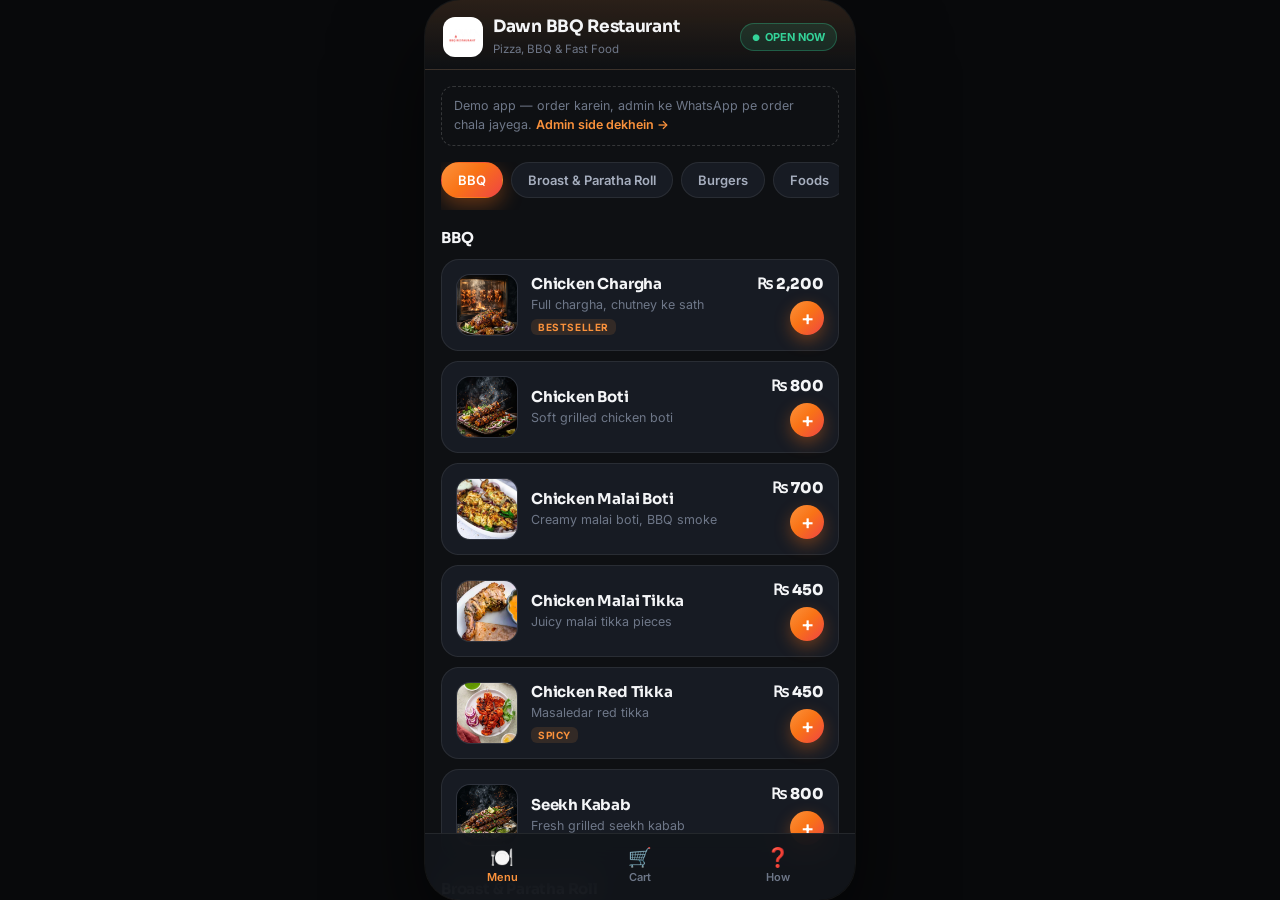
==== index.html @ aded6132 "Dawn BBQ Restaurant - WhatsApp ordering demo (client menu)" ====
<!DOCTYPE html>
<html lang="en">
<head>
  <meta charset="UTF-8" />
  <meta name="viewport" content="width=device-width, initial-scale=1, viewport-fit=cover" />
  <meta name="theme-color" content="#0e1013" />
  <title>Dawn — Order Online</title>
  <link rel="manifest" href="manifest.json" />
  <link rel="icon" href="icon.svg" type="image/svg+xml" />
  <link rel="apple-touch-icon" href="icon.svg" />
  <meta name="apple-mobile-web-app-capable" content="yes" />
  <meta name="apple-mobile-web-app-status-bar-style" content="black-translucent" />
  <link rel="preconnect" href="https://fonts.googleapis.com" />
  <link rel="preconnect" href="https://fonts.gstatic.com" crossorigin />
  <link href="https://fonts.googleapis.com/css2?family=Inter:wght@400;500;600;700&family=Sora:wght@600;700;800&display=swap" rel="stylesheet" />
  <link rel="stylesheet" href="css/style.css" />
</head>
<body>
  <div class="phone">
    <header class="app-top">
      <div class="brand">
        <div class="brand-logo"><img src="img/logo.png" alt="Dawn BBQ Restaurant" /></div>
        <div>
          <b id="rName">Dawn BBQ Restaurant</b>
          <small id="rTag">Pizza, BBQ &amp; Fast Food</small>
        </div>
      </div>
      <span class="status">OPEN NOW</span>
    </header>

    <!-- ============ MENU ============ -->
    <main class="view active" id="viewMenu">
      <div class="hero-note">
        Demo app — order karein, admin ke WhatsApp pe order chala jayega.
        <a href="admin.html">Admin side dekhein →</a>
      </div>
      <div class="chips" id="chips"></div>
      <div id="menuList"></div>
    </main>

    <!-- ============ CART ============ -->
    <main class="view" id="viewCart">
      <div id="cartContent"></div>
    </main>

    <!-- ============ HOW ============ -->
    <main class="view" id="viewHow">
      <h2 class="cat-title" style="margin-top:4px">Kaise kaam karta hai?</h2>
      <div class="how-step">
        <span class="ic">📱</span>
        <div>
          <h3>1. Customer order kare</h3>
          <p>Menu se items choose karein, cart bharein aur "WhatsApp pe Order" dabayein.</p>
        </div>
      </div>
      <div class="how-step">
        <span class="ic">💬</span>
        <div>
          <h3>2. Admin ke WhatsApp pe order</h3>
          <p>Poora order (items, total, address, map link) admin ke WhatsApp pe ready message ke roop me aata hai. Admin ko sirf check karna hai.</p>
        </div>
      </div>
      <div class="how-step">
        <span class="ic">✅</span>
        <div>
          <h3>3. Admin approve → Rider</h3>
          <p>Admin bas message ko rider ke WhatsApp pe forward kare — rider ko items, COD amount aur map link sab mil jata hai. Koi call nahi, koi app nahi.</p>
        </div>
      </div>
      <div class="how-step">
        <span class="ic">🛵</span>
        <div>
          <h3>4. Delivery ho jaye</h3>
          <p>Rider seedha address par jaye. Admin ka poora system WhatsApp me hai — kuch chalane ki zarurat nahi.</p>
        </div>
      </div>
    </main>

    <!-- floating cart bar -->
    <button class="cart-bar" id="cartBar" type="button">
      <div>
        <b id="barCount">0 items</b><br />
        <span id="barTotal">₨ 0</span>
      </div>
      <i>→</i>
    </button>

    <!-- tabbar -->
    <nav class="tabbar">
      <button class="tab active" data-tab="menu" type="button"><span class="ic">🍽️</span>Menu</button>
      <button class="tab" data-tab="cart" type="button">
        <span class="ic">🛒</span>Cart
        <span class="tab-badge" id="cartBadge">0</span>
      </button>
      <button class="tab" data-tab="how" type="button"><span class="ic">❓</span>How</button>
    </nav>

    <div class="toast" id="toast"></div>
  </div>

  <script src="js/config.js"></script>
  <script src="js/app.js"></script>
</body>
</html>
---- css/style.css ----
/* ============================================================
   Dawn — demo app theme (dark premium / food-app look)
   ============================================================ */
:root {
  --bg: #0e1013;
  --bg-2: #12151b;
  --panel: #171b23;
  --panel-2: #1d222c;
  --line: rgba(255, 255, 255, 0.08);
  --line-2: rgba(255, 255, 255, 0.16);
  --txt: #f4f5f7;
  --mut: #a6aebe;
  --dim: #6e7788;
  --flame: linear-gradient(135deg, #fb923c 0%, #f97316 45%, #ef4444 100%);
  --amber: #fb923c;
  --red: #ef4444;
  --wa: #25d366;
  --radius: 18px;
  --shadow: 0 20px 50px rgba(0, 0, 0, 0.45);
}

* { margin: 0; padding: 0; box-sizing: border-box; -webkit-tap-highlight-color: transparent; }
html, body { height: 100%; }

body {
  font-family: "Inter", system-ui, sans-serif;
  background: #08090b;
  color: var(--mut);
  display: flex;
  justify-content: center;
  align-items: center;
  overflow: hidden;
}

h1, h2, h3, h4, .num { font-family: "Sora", "Inter", sans-serif; color: var(--txt); }
button { font: inherit; cursor: pointer; border: none; background: none; color: inherit; }
input, select, textarea { font: inherit; }
a { color: inherit; text-decoration: none; }

/* ---------- Phone frame ---------- */
.phone {
  position: relative;
  width: min(430px, 100%);
  height: min(900px, 100dvh);
  background: var(--bg);
  border-radius: 36px;
  overflow: hidden;
  display: flex;
  flex-direction: column;
  box-shadow: 0 0 0 1px rgba(255, 255, 255, 0.06), 0 40px 90px rgba(0, 0, 0, 0.6);
}

@media (max-width: 480px) {
  .phone { width: 100%; height: 100dvh; border-radius: 0; box-shadow: none; }
}

/* ---------- Top bar ---------- */
.app-top {
  flex-shrink: 0;
  display: flex;
  align-items: center;
  justify-content: space-between;
  gap: 12px;
  padding: 16px 18px 12px;
  background: linear-gradient(180deg, rgba(251, 146, 60, 0.12), transparent);
  border-bottom: 1px solid var(--line);
}

.brand { display: flex; align-items: center; gap: 10px; min-width: 0; }

.brand-logo {
  width: 40px;
  height: 40px;
  border-radius: 12px;
  background: #fff;
  display: grid;
  place-items: center;
  font-family: "Sora", sans-serif;
  font-weight: 800;
  font-size: 19px;
  color: #fff;
  flex-shrink: 0;
  overflow: hidden;
}
.brand-logo img { width: 100%; height: 100%; object-fit: contain; }

.brand b { display: block; font-family: "Sora", sans-serif; font-size: 17px; color: var(--txt); letter-spacing: -0.3px; }
.brand small { font-size: 11.5px; color: var(--dim); }

.status {
  font-size: 11px;
  font-weight: 700;
  color: #34d399;
  background: rgba(52, 211, 153, 0.12);
  border: 1px solid rgba(52, 211, 153, 0.3);
  border-radius: 999px;
  padding: 6px 11px;
  white-space: nowrap;
}

.status::before { content: "●"; margin-right: 5px; font-size: 9px; }

/* ---------- Views ---------- */
.view { flex: 1; overflow-y: auto; overscroll-behavior: contain; padding: 16px 16px 110px; display: none; }
.view.active { display: block; }
.view::-webkit-scrollbar { width: 0; }

.hero-note {
  font-size: 12.5px;
  color: var(--dim);
  padding: 10px 12px;
  border: 1px dashed var(--line-2);
  border-radius: 12px;
  margin-bottom: 16px;
  line-height: 1.5;
}
.hero-note a { color: var(--amber); font-weight: 600; }

/* ---------- Category chips ---------- */
.chips {
  display: flex;
  gap: 8px;
  overflow-x: auto;
  padding-bottom: 12px;
  margin-bottom: 6px;
  position: sticky;
  top: -16px;
  background: var(--bg);
  z-index: 5;
}
.chips::-webkit-scrollbar { display: none; }

.chip {
  flex-shrink: 0;
  font-size: 13px;
  font-weight: 600;
  color: var(--mut);
  background: var(--panel);
  border: 1px solid var(--line);
  border-radius: 999px;
  padding: 9px 16px;
  transition: all 0.15s ease;
}

.chip.active {
  color: #fff;
  background: var(--flame);
  border-color: transparent;
  box-shadow: 0 8px 20px rgba(249, 115, 22, 0.35);
}

.cat-title { font-size: 15px; font-weight: 700; margin: 18px 0 12px; letter-spacing: -0.2px; }

/* ---------- Item cards ---------- */
.item {
  display: flex;
  gap: 13px;
  align-items: center;
  background: var(--panel);
  border: 1px solid var(--line);
  border-radius: var(--radius);
  padding: 14px;
  margin-bottom: 10px;
  transition: border-color 0.15s ease;
}
.item:has(.qty-btn) { border-color: rgba(251, 146, 60, 0.4); }

.item-img {
  width: 62px;
  height: 62px;
  border-radius: 14px;
  background: var(--panel-2);
  border: 1px solid var(--line);
  overflow: hidden;
  flex-shrink: 0;
}
.item-img img { width: 100%; height: 100%; object-fit: cover; display: block; }

.item-body { flex: 1; min-width: 0; }
.item-body h3 { font-size: 15px; font-weight: 700; letter-spacing: -0.2px; }
.item-body p { font-size: 12.5px; color: var(--dim); margin-top: 3px; line-height: 1.4; }
.item-tag {
  display: inline-block;
  font-size: 10px;
  font-weight: 700;
  letter-spacing: 0.6px;
  text-transform: uppercase;
  color: var(--amber);
  background: rgba(251, 146, 60, 0.12);
  border-radius: 6px;
  padding: 2px 7px;
  margin-top: 6px;
}

.item-side { display: flex; flex-direction: column; align-items: flex-end; gap: 8px; flex-shrink: 0; }
.item-price { font-family: "Sora", sans-serif; font-size: 15px; font-weight: 800; color: var(--txt); white-space: nowrap; }

.add-btn {
  width: 34px;
  height: 34px;
  border-radius: 50%;
  background: var(--flame);
  color: #fff;
  font-size: 20px;
  font-weight: 600;
  line-height: 1;
  display: grid;
  place-items: center;
  box-shadow: 0 6px 16px rgba(249, 115, 22, 0.35);
  transition: transform 0.12s ease;
}
.add-btn:active { transform: scale(0.9); }

.qty { display: flex; align-items: center; gap: 10px; background: var(--panel-2); border-radius: 999px; padding: 3px; }
.qty-btn { width: 28px; height: 28px; border-radius: 50%; background: rgba(255, 255, 255, 0.08); color: var(--txt); font-size: 16px; display: grid; place-items: center; }
.qty span { font-family: "Sora", sans-serif; font-size: 13.5px; font-weight: 700; color: var(--txt); min-width: 14px; text-align: center; }

/* ---------- Floating cart bar ---------- */
.cart-bar {
  position: absolute;
  left: 14px;
  right: 14px;
  bottom: 76px;
  z-index: 20;
  display: none;
  align-items: center;
  justify-content: space-between;
  gap: 12px;
  background: var(--flame);
  border-radius: 16px;
  padding: 13px 18px;
  color: #fff;
  box-shadow: 0 16px 36px rgba(239, 68, 68, 0.4);
  cursor: pointer;
  animation: rise 0.25s ease;
}
.cart-bar.show { display: flex; }
.cart-bar b { font-family: "Sora", sans-serif; font-size: 14px; }
.cart-bar span { font-size: 12.5px; opacity: 0.9; }
.cart-bar i { font-style: normal; font-size: 20px; }

@keyframes rise { from { transform: translateY(12px); opacity: 0; } }

/* ---------- Tabbar ---------- */
.tabbar {
  position: absolute;
  left: 0;
  right: 0;
  bottom: 0;
  z-index: 30;
  display: grid;
  grid-template-columns: repeat(3, 1fr);
  background: rgba(18, 21, 27, 0.92);
  backdrop-filter: blur(16px);
  border-top: 1px solid var(--line);
  padding: 8px 8px calc(10px + env(safe-area-inset-bottom));
}

.tab { display: flex; flex-direction: column; align-items: center; gap: 3px; font-size: 11px; font-weight: 600; color: var(--dim); padding: 6px; position: relative; }
.tab .ic { font-size: 19px; line-height: 1; }
.tab.active { color: var(--amber); }

.tab-badge {
  position: absolute;
  top: 2px;
  right: calc(50% - 22px);
  min-width: 17px;
  height: 17px;
  border-radius: 999px;
  background: var(--red);
  color: #fff;
  font-size: 10px;
  font-weight: 800;
  display: none;
  place-items: center;
  padding: 0 4px;
}
.tab-badge.show { display: grid; }

/* ---------- Cart view ---------- */
.cart-line {
  display: flex;
  align-items: center;
  gap: 12px;
  background: var(--panel);
  border: 1px solid var(--line);
  border-radius: 14px;
  padding: 13px 14px;
  margin-bottom: 10px;
}
.cart-line .info { flex: 1; min-width: 0; }
.cart-line .info b { display: block; font-size: 14px; color: var(--txt); font-weight: 600; }
.cart-line .info span { font-size: 12.5px; color: var(--dim); }
.cart-line .line-price { font-family: "Sora", sans-serif; font-weight: 700; font-size: 14px; color: var(--txt); white-space: nowrap; }

.type-toggle { display: grid; grid-template-columns: 1fr 1fr; gap: 8px; margin: 18px 0 14px; }
.type-btn { padding: 12px; border-radius: 12px; background: var(--panel); border: 1px solid var(--line); color: var(--mut); font-weight: 600; font-size: 14px; }
.type-btn.active { background: rgba(251, 146, 60, 0.12); border-color: rgba(251, 146, 60, 0.5); color: var(--amber); }

.field { margin-bottom: 12px; }
.field label { display: block; font-size: 11.5px; font-weight: 700; letter-spacing: 1px; text-transform: uppercase; color: var(--dim); margin-bottom: 7px; }
.field input, .field textarea {
  width: 100%;
  background: var(--panel);
  border: 1px solid var(--line-2);
  border-radius: 12px;
  color: var(--txt);
  padding: 13px 14px;
  font-size: 15px;
  outline: none;
  transition: border-color 0.15s ease, box-shadow 0.15s ease;
}
.field input::placeholder, .field textarea::placeholder { color: var(--dim); }
.field input:focus, .field textarea:focus { border-color: var(--amber); box-shadow: 0 0 0 3px rgba(251, 146, 60, 0.18); }
.field textarea { min-height: 74px; resize: vertical; }
.field.err input, .field.err textarea { border-color: #f87171; }

.totals { border-top: 1px solid var(--line); margin-top: 16px; padding-top: 14px; display: flex; flex-direction: column; gap: 8px; }
.totals .row { display: flex; justify-content: space-between; font-size: 14px; }
.totals .row.grand { font-family: "Sora", sans-serif; font-weight: 800; font-size: 18px; color: var(--txt); padding-top: 8px; border-top: 1px dashed var(--line-2); margin-top: 4px; }
.totals .row.grand span:last-child { color: var(--amber); }

.form-err { color: #f87171; font-size: 13px; font-weight: 600; margin-top: 12px; display: none; }
.form-err.show { display: block; }

.wa-btn {
  width: 100%;
  margin-top: 16px;
  display: flex;
  align-items: center;
  justify-content: center;
  gap: 10px;
  background: var(--wa);
  color: #06281a;
  font-family: "Sora", sans-serif;
  font-weight: 700;
  font-size: 16px;
  border-radius: 16px;
  padding: 16px;
  box-shadow: 0 14px 30px rgba(37, 211, 102, 0.3);
  transition: transform 0.12s ease;
}
.wa-btn:active { transform: scale(0.98); }
.wa-btn svg { width: 21px; height: 21px; fill: currentColor; }

.empty { text-align: center; padding: 60px 20px; color: var(--dim); }
.empty .big { font-size: 44px; margin-bottom: 12px; }
.empty p { font-size: 14px; line-height: 1.6; }

/* ---------- Success ---------- */
.success { text-align: center; padding: 30px 8px; }
.success .tick {
  width: 84px;
  height: 84px;
  margin: 0 auto 20px;
  border-radius: 50%;
  background: rgba(37, 211, 102, 0.12);
  border: 1px solid rgba(37, 211, 102, 0.4);
  display: grid;
  place-items: center;
  font-size: 40px;
}
.success h2 { font-size: 22px; letter-spacing: -0.5px; margin-bottom: 8px; }
.success p { font-size: 14px; line-height: 1.65; max-width: 300px; margin: 0 auto; }

.steps { text-align: left; margin: 26px auto 0; max-width: 320px; display: flex; flex-direction: column; gap: 14px; }
.step { display: flex; gap: 12px; align-items: flex-start; }
.step i {
  flex-shrink: 0;
  width: 26px;
  height: 26px;
  border-radius: 50%;
  background: var(--flame);
  color: #fff;
  font-style: normal;
  font-family: "Sora", sans-serif;
  font-weight: 800;
  font-size: 12.5px;
  display: grid;
  place-items: center;
}
.step b { display: block; font-size: 14px; color: var(--txt); font-weight: 600; }
.step span { font-size: 12.5px; color: var(--dim); line-height: 1.5; }

.ghost-link { display: inline-block; margin-top: 22px; color: var(--amber); font-weight: 700; font-size: 14px; border-bottom: 1px solid rgba(251, 146, 60, 0.4); padding-bottom: 2px; }

/* ---------- How tab ---------- */
.how-step { display: flex; gap: 14px; background: var(--panel); border: 1px solid var(--line); border-radius: var(--radius); padding: 18px; margin-bottom: 12px; }
.how-step .ic { width: 46px; height: 46px; border-radius: 13px; background: rgba(251, 146, 60, 0.12); display: grid; place-items: center; font-size: 22px; flex-shrink: 0; }
.how-step h3 { font-size: 15.5px; margin-bottom: 4px; }
.how-step p { font-size: 13px; line-height: 1.55; color: var(--dim); }

/* ---------- Toast ---------- */
.toast {
  position: absolute;
  left: 50%;
  bottom: 150px;
  transform: translateX(-50%) translateY(10px);
  z-index: 60;
  background: var(--panel-2);
  border: 1px solid var(--line-2);
  color: var(--txt);
  font-size: 13px;
  font-weight: 600;
  border-radius: 999px;
  padding: 11px 20px;
  box-shadow: var(--shadow);
  opacity: 0;
  pointer-events: none;
  transition: opacity 0.25s ease, transform 0.25s ease;
  white-space: nowrap;
}
.toast.show { opacity: 1; transform: translateX(-50%) translateY(0); }

/* ============================================================
   ADMIN (WhatsApp simulation)
   ============================================================ */
.wa-top {
  flex-shrink: 0;
  display: flex;
  align-items: center;
  gap: 12px;
  background: #1f2c33;
  padding: 12px 16px;
  border-bottom: 1px solid rgba(0, 0, 0, 0.3);
}
.wa-av { width: 42px; height: 42px; border-radius: 50%; background: #fff; display: grid; place-items: center; font-family: "Sora", sans-serif; font-weight: 800; color: #fff; flex-shrink: 0; overflow: hidden; }
.wa-av img { width: 100%; height: 100%; object-fit: contain; }
.wa-top b { display: block; color: #e9edef; font-family: "Sora", sans-serif; font-size: 15.5px; }
.wa-top small { color: #8696a0; font-size: 12px; }

.chat {
  flex: 1;
  overflow-y: auto;
  padding: 18px 14px 20px;
  background:
    radial-gradient(80% 60% at 50% 0%, rgba(251, 146, 60, 0.05), transparent),
    #0b141a;
  display: flex;
  flex-direction: column;
  gap: 10px;
}
.chat::-webkit-scrollbar { width: 0; }

.chat-date { align-self: center; background: #182229; color: #8696a0; font-size: 11.5px; font-weight: 600; border-radius: 8px; padding: 6px 12px; margin: 4px 0 8px; }

.bubble {
  max-width: 86%;
  background: #202c33;
  border-radius: 12px 12px 12px 3px;
  padding: 9px 11px 7px;
  color: #e9edef;
  font-size: 13.5px;
  line-height: 1.55;
  white-space: pre-wrap;
  word-break: break-word;
  box-shadow: 0 1px 1px rgba(0, 0, 0, 0.3);
  align-self: flex-start;
  animation: pop 0.3s ease;
}
.bubble.out { background: #005c4b; border-radius: 12px 12px 3px 12px; align-self: flex-end; }
.bubble .meta { display: block; text-align: right; font-size: 10.5px; color: #8696a0; margin-top: 4px; }
.bubble .meta::after { content: " ✓✓"; color: #53bdeb; }

@keyframes pop { from { transform: translateY(8px) scale(0.97); opacity: 0; } }

.approve-bar {
  flex-shrink: 0;
  padding: 12px 14px calc(14px + env(safe-area-inset-bottom));
  background: var(--bg-2);
  border-top: 1px solid var(--line);
}

.approve-btn {
  width: 100%;
  display: flex;
  align-items: center;
  justify-content: center;
  gap: 10px;
  background: var(--wa);
  color: #06281a;
  font-family: "Sora", sans-serif;
  font-weight: 700;
  font-size: 15.5px;
  border-radius: 14px;
  padding: 15px;
  box-shadow: 0 12px 26px rgba(37, 211, 102, 0.3);
}
.approve-btn:disabled { opacity: 0.55; box-shadow: none; cursor: default; }

.approve-note { font-size: 11.5px; color: var(--dim); text-align: center; margin-top: 9px; line-height: 1.5; }
.demo-tag {
  position: absolute;
  top: 10px;
  right: 12px;
  z-index: 40;
  font-size: 10px;
  font-weight: 800;
  letter-spacing: 1.4px;
  color: #fff;
  background: rgba(239, 68, 68, 0.85);
  border-radius: 6px;
  padding: 4px 9px;
}
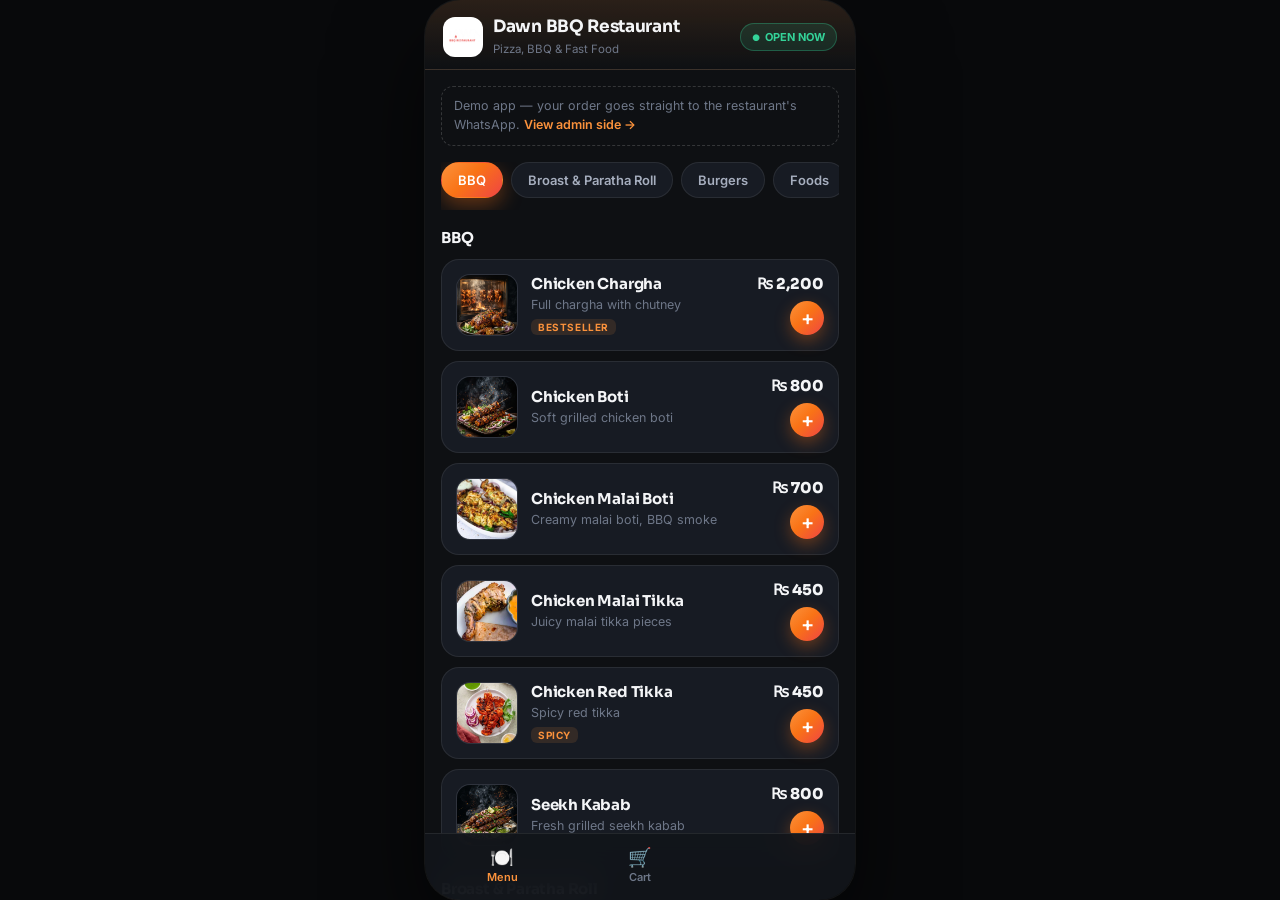
==== commit 5d7c1133: "Remove How tab, translate all text to English" ====
--- a/index.html
+++ b/index.html
@@ -31,8 +31,8 @@
     <!-- ============ MENU ============ -->
     <main class="view active" id="viewMenu">
       <div class="hero-note">
-        Demo app — order karein, admin ke WhatsApp pe order chala jayega.
-        <a href="admin.html">Admin side dekhein →</a>
+        Demo app — your order goes straight to the restaurant's WhatsApp.
+        <a href="admin.html">View admin side →</a>
       </div>
       <div class="chips" id="chips"></div>
       <div id="menuList"></div>
@@ -41,39 +41,6 @@
     <!-- ============ CART ============ -->
     <main class="view" id="viewCart">
       <div id="cartContent"></div>
-    </main>
-
-    <!-- ============ HOW ============ -->
-    <main class="view" id="viewHow">
-      <h2 class="cat-title" style="margin-top:4px">Kaise kaam karta hai?</h2>
-      <div class="how-step">
-        <span class="ic">📱</span>
-        <div>
-          <h3>1. Customer order kare</h3>
-          <p>Menu se items choose karein, cart bharein aur "WhatsApp pe Order" dabayein.</p>
-        </div>
-      </div>
-      <div class="how-step">
-        <span class="ic">💬</span>
-        <div>
-          <h3>2. Admin ke WhatsApp pe order</h3>
-          <p>Poora order (items, total, address, map link) admin ke WhatsApp pe ready message ke roop me aata hai. Admin ko sirf check karna hai.</p>
-        </div>
-      </div>
-      <div class="how-step">
-        <span class="ic">✅</span>
-        <div>
-          <h3>3. Admin approve → Rider</h3>
-          <p>Admin bas message ko rider ke WhatsApp pe forward kare — rider ko items, COD amount aur map link sab mil jata hai. Koi call nahi, koi app nahi.</p>
-        </div>
-      </div>
-      <div class="how-step">
-        <span class="ic">🛵</span>
-        <div>
-          <h3>4. Delivery ho jaye</h3>
-          <p>Rider seedha address par jaye. Admin ka poora system WhatsApp me hai — kuch chalane ki zarurat nahi.</p>
-        </div>
-      </div>
     </main>
 
     <!-- floating cart bar -->
@@ -92,7 +59,6 @@
         <span class="ic">🛒</span>Cart
         <span class="tab-badge" id="cartBadge">0</span>
       </button>
-      <button class="tab" data-tab="how" type="button"><span class="ic">❓</span>How</button>
     </nav>
 
     <div class="toast" id="toast"></div>
--- a/css/style.css
+++ b/css/style.css
@@ -385,12 +385,6 @@
 .ghost-link { display: inline-block; margin-top: 22px; color: var(--amber); font-weight: 700; font-size: 14px; border-bottom: 1px solid rgba(251, 146, 60, 0.4); padding-bottom: 2px; }
 
 /* ---------- How tab ---------- */
-.how-step { display: flex; gap: 14px; background: var(--panel); border: 1px solid var(--line); border-radius: var(--radius); padding: 18px; margin-bottom: 12px; }
-.how-step .ic { width: 46px; height: 46px; border-radius: 13px; background: rgba(251, 146, 60, 0.12); display: grid; place-items: center; font-size: 22px; flex-shrink: 0; }
-.how-step h3 { font-size: 15.5px; margin-bottom: 4px; }
-.how-step p { font-size: 13px; line-height: 1.55; color: var(--dim); }
-
-/* ---------- Toast ---------- */
 .toast {
   position: absolute;
   left: 50%;
